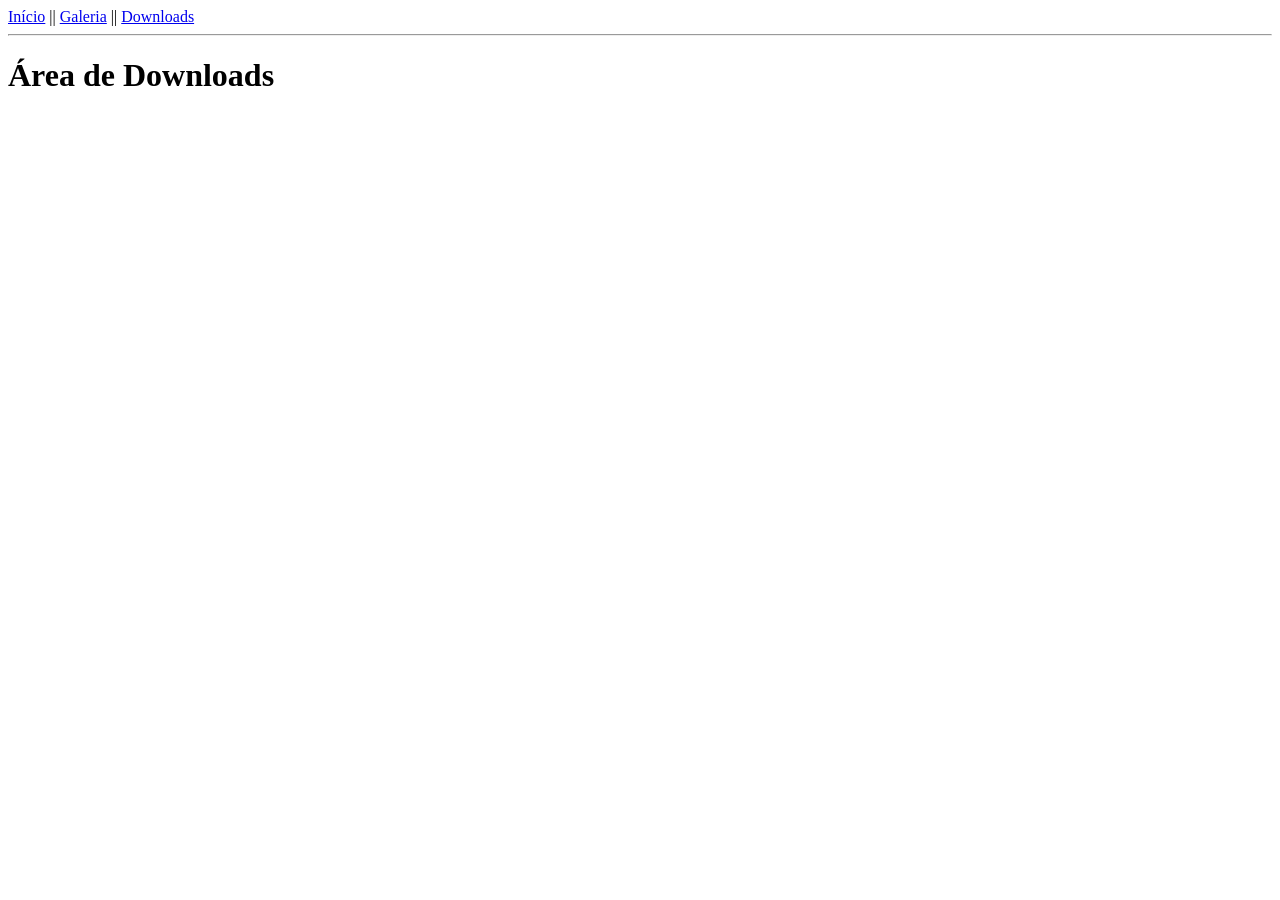
==== downloads.html @ c40af90a "Add files via upload" ====
<!DOCTYPE html>
<html lang="pt-br">
<head>
	<meta charset="UTF-8">
	<meta name="viewport" content="width=device-width, initial-scale=1.0">
	<title>Geoportal - Downloads</title>
	<link rel="stylesheet" href="css/main.css">
</head>
<body>

   <div id="navbar">
	<a href="index.html">Início</a> || 
	<a href="galeria.html">Galeria</a> ||
	<a href="downloads.html">Downloads</a>
   </div>

	<hr> 

	<h1>Área de Downloads</h1>
	
</body>
</html>
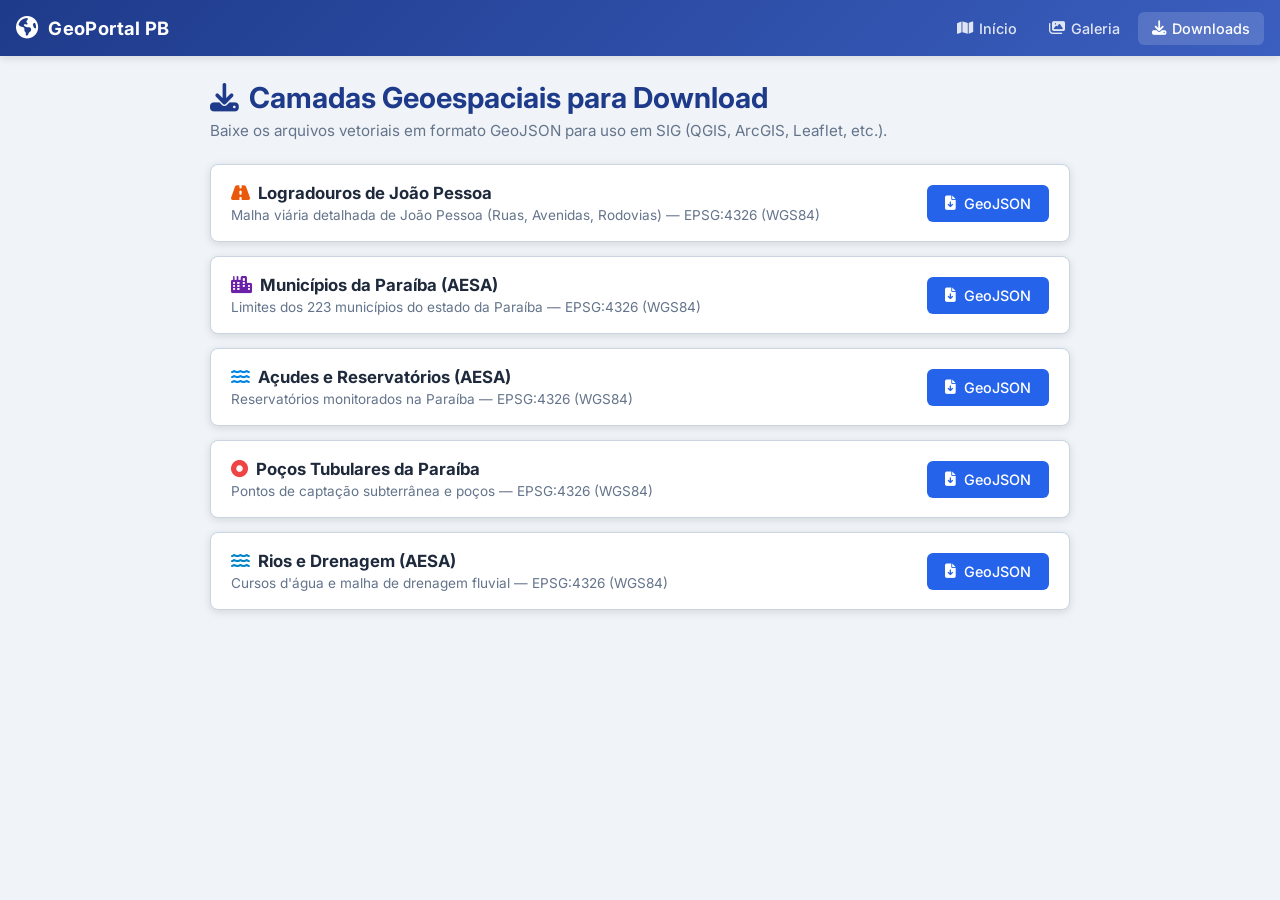
==== commit ae2d63f0: "Add files via upload" ====
--- a/downloads.html
+++ b/downloads.html
@@ -1,22 +1,162 @@
-<!DOCTYPE html>
-<html lang="pt-br">
-<head>
-	<meta charset="UTF-8">
-	<meta name="viewport" content="width=device-width, initial-scale=1.0">
-	<title>Geoportal - Downloads</title>
-	<link rel="stylesheet" href="css/main.css">
-</head>
-<body>
-
-   <div id="navbar">
-	<a href="index.html">Início</a> || 
-	<a href="galeria.html">Galeria</a> ||
-	<a href="downloads.html">Downloads</a>
-   </div>
-
-	<hr> 
-
-	<h1>Área de Downloads</h1>
-	
-</body>
-</html>	+<!DOCTYPE html>
+<html lang="pt-br">
+<head>
+	<meta charset="UTF-8">
+	<meta name="viewport" content="width=device-width, initial-scale=1.0">
+	<title>GeoPortal PB — Downloads</title>
+	<link rel="stylesheet" href="https://cdnjs.cloudflare.com/ajax/libs/font-awesome/6.5.1/css/all.min.css">
+	<link rel="stylesheet" href="https://fonts.googleapis.com/css2?family=Inter:wght@400;500;600;700&display=swap">
+	<link rel="stylesheet" href="css/main.css">
+	<style>
+		body {
+			overflow-y: auto !important;
+			padding-top: calc(var(--nav-height) + 24px);
+			padding-bottom: 40px;
+			background: var(--bg);
+		}
+		.downloads-container {
+			max-width: 900px;
+			margin: 0 auto;
+			padding: 0 20px;
+		}
+		.downloads-header {
+			margin-bottom: 24px;
+		}
+		.downloads-header h1 {
+			font-size: 1.8rem;
+			color: var(--primary);
+			margin-bottom: 6px;
+			display: flex;
+			align-items: center;
+			gap: 10px;
+		}
+		.downloads-header p {
+			color: var(--text-muted);
+			font-size: 0.95rem;
+		}
+		.layer-card {
+			background: var(--surface);
+			border: 1px solid var(--border);
+			border-radius: var(--radius);
+			padding: 18px 20px;
+			margin-bottom: 14px;
+			display: flex;
+			align-items: center;
+			justify-content: space-between;
+			box-shadow: var(--shadow);
+			transition: transform 0.2s, box-shadow 0.2s;
+		}
+		.layer-card:hover {
+			transform: translateY(-2px);
+			box-shadow: var(--shadow-lg);
+		}
+		.layer-info h3 {
+			font-size: 1.05rem;
+			color: var(--text);
+			margin-bottom: 4px;
+			display: flex;
+			align-items: center;
+			gap: 8px;
+		}
+		.layer-info p {
+			font-size: 0.85rem;
+			color: var(--text-muted);
+		}
+		.btn-download {
+			display: inline-flex;
+			align-items: center;
+			gap: 8px;
+			padding: 10px 18px;
+			border-radius: 6px;
+			background: var(--accent);
+			color: #fff;
+			text-decoration: none;
+			font-size: 0.9rem;
+			font-weight: 500;
+			white-space: nowrap;
+			transition: background 0.2s;
+		}
+		.btn-download:hover {
+			background: var(--primary-light);
+		}
+	</style>
+</head>
+<body>
+
+	<!-- Navbar -->
+	<nav id="navbar">
+		<div class="nav-brand">
+			<i class="fas fa-globe-americas"></i>
+			<span>GeoPortal PB</span>
+		</div>
+		<div class="nav-links">
+			<a href="index.html"><i class="fas fa-map"></i> Início</a>
+			<a href="galeria.html"><i class="fas fa-images"></i> Galeria</a>
+			<a href="downloads.html" class="active"><i class="fas fa-download"></i> Downloads</a>
+		</div>
+	</nav>
+
+	<div class="downloads-container">
+		<div class="downloads-header">
+			<h1><i class="fas fa-download"></i> Camadas Geoespaciais para Download</h1>
+			<p>Baixe os arquivos vetoriais em formato GeoJSON para uso em SIG (QGIS, ArcGIS, Leaflet, etc.).</p>
+		</div>
+
+		<!-- Logradouros JP -->
+		<div class="layer-card">
+			<div class="layer-info">
+				<h3><i class="fas fa-road" style="color:#ea580c"></i> Logradouros de João Pessoa</h3>
+				<p>Malha viária detalhada de João Pessoa (Ruas, Avenidas, Rodovias) — EPSG:4326 (WGS84)</p>
+			</div>
+			<a href="dados/logradouro_JP.geojson" download="logradouro_JP.geojson" class="btn-download">
+				<i class="fas fa-file-arrow-down"></i> GeoJSON
+			</a>
+		</div>
+
+		<!-- Municípios -->
+		<div class="layer-card">
+			<div class="layer-info">
+				<h3><i class="fas fa-city" style="color:#6b21a8"></i> Municípios da Paraíba (AESA)</h3>
+				<p>Limites dos 223 municípios do estado da Paraíba — EPSG:4326 (WGS84)</p>
+			</div>
+			<a href="dados/municipios_aesa.geojson" download="municipios_aesa.geojson" class="btn-download">
+				<i class="fas fa-file-arrow-down"></i> GeoJSON
+			</a>
+		</div>
+
+		<!-- Açudes -->
+		<div class="layer-card">
+			<div class="layer-info">
+				<h3><i class="fas fa-water" style="color:#0085e4"></i> Açudes e Reservatórios (AESA)</h3>
+				<p>Reservatórios monitorados na Paraíba — EPSG:4326 (WGS84)</p>
+			</div>
+			<a href="dados/acude_aesa.geojson" download="acude_aesa.geojson" class="btn-download">
+				<i class="fas fa-file-arrow-down"></i> GeoJSON
+			</a>
+		</div>
+
+		<!-- Poços -->
+		<div class="layer-card">
+			<div class="layer-info">
+				<h3><i class="fas fa-circle-dot" style="color:#ef4444"></i> Poços Tubulares da Paraíba</h3>
+				<p>Pontos de captação subterrânea e poços — EPSG:4326 (WGS84)</p>
+			</div>
+			<a href="dados/pocos_pb.geojson" download="pocos_pb.geojson" class="btn-download">
+				<i class="fas fa-file-arrow-down"></i> GeoJSON
+			</a>
+		</div>
+
+		<!-- Rios -->
+		<div class="layer-card">
+			<div class="layer-info">
+				<h3><i class="fas fa-water" style="color:#0284c7"></i> Rios e Drenagem (AESA)</h3>
+				<p>Cursos d'água e malha de drenagem fluvial — EPSG:4326 (WGS84)</p>
+			</div>
+			<a href="dados/rios_aesa.geojson.json" download="rios_aesa.geojson" class="btn-download">
+				<i class="fas fa-file-arrow-down"></i> GeoJSON
+			</a>
+		</div>
+	</div>
+
+</body>
+</html>
--- a/css/main.css
+++ b/css/main.css
@@ -0,0 +1,518 @@
+/* =========================================
+   GeoPortal PB — CSS Responsivo Mobile-First
+   ========================================= */
+
+/* --- Reset & Base --- */
+*, *::before, *::after {
+  box-sizing: border-box;
+  margin: 0;
+  padding: 0;
+}
+
+:root {
+  --primary: #1e3a8a;
+  --primary-light: #3b5fc0;
+  --primary-dark: #142a63;
+  --accent: #2563eb;
+  --bg: #f0f4f8;
+  --surface: #ffffff;
+  --text: #1e293b;
+  --text-muted: #64748b;
+  --border: #cbd5e1;
+  --success: #16a34a;
+  --warning: #eab308;
+  --danger: #dc2626;
+  --shadow: 0 2px 8px rgba(0,0,0,0.12);
+  --shadow-lg: 0 4px 20px rgba(0,0,0,0.18);
+  --radius: 8px;
+  --nav-height: 56px;
+  --font: 'Inter', system-ui, -apple-system, sans-serif;
+}
+
+html, body {
+  height: 100%;
+  width: 100%;
+  overflow: hidden;
+  font-family: var(--font);
+  color: var(--text);
+  background: var(--bg);
+  -webkit-font-smoothing: antialiased;
+}
+
+/* --- Navbar --- */
+#navbar {
+  position: fixed;
+  top: 0;
+  left: 0;
+  right: 0;
+  height: var(--nav-height);
+  background: linear-gradient(135deg, var(--primary) 0%, var(--primary-light) 100%);
+  color: #fff;
+  display: flex;
+  align-items: center;
+  justify-content: space-between;
+  padding: 0 16px;
+  z-index: 1100;
+  box-shadow: var(--shadow);
+}
+
+.nav-brand {
+  display: flex;
+  align-items: center;
+  gap: 10px;
+  font-weight: 700;
+  font-size: 1.15rem;
+  letter-spacing: 0.02em;
+  white-space: nowrap;
+}
+
+.nav-brand i {
+  font-size: 1.4rem;
+}
+
+.nav-toggle {
+  display: none;
+  background: none;
+  border: none;
+  color: #fff;
+  font-size: 1.5rem;
+  cursor: pointer;
+  padding: 6px;
+  border-radius: 6px;
+  transition: background 0.2s;
+}
+
+.nav-toggle:hover {
+  background: rgba(255,255,255,0.15);
+}
+
+.nav-links {
+  display: flex;
+  align-items: center;
+  gap: 4px;
+}
+
+.nav-links a {
+  color: rgba(255,255,255,0.85);
+  text-decoration: none;
+  padding: 8px 14px;
+  border-radius: 6px;
+  font-size: 0.9rem;
+  font-weight: 500;
+  transition: all 0.2s;
+  display: flex;
+  align-items: center;
+  gap: 6px;
+}
+
+.nav-links a:hover,
+.nav-links a.active {
+  color: #fff;
+  background: rgba(255,255,255,0.15);
+}
+
+/* --- Map --- */
+#map {
+  position: fixed;
+  top: var(--nav-height);
+  left: 0;
+  right: 0;
+  bottom: 0;
+  z-index: 1;
+}
+
+/* --- Loading Overlay --- */
+#loading-overlay {
+  position: absolute;
+  top: 0; left: 0; right: 0; bottom: 0;
+  background: rgba(240, 244, 248, 0.85);
+  display: flex;
+  align-items: center;
+  justify-content: center;
+  z-index: 1000;
+  transition: opacity 0.4s ease;
+}
+
+#loading-overlay.hidden {
+  opacity: 0;
+  pointer-events: none;
+}
+
+.loading-spinner {
+  display: flex;
+  flex-direction: column;
+  align-items: center;
+  gap: 12px;
+  color: var(--primary);
+  font-size: 1rem;
+  font-weight: 500;
+}
+
+.loading-spinner i {
+  font-size: 2.5rem;
+}
+
+/* --- Table Toggle Button --- */
+#tableToggle {
+  position: fixed;
+  bottom: 20px;
+  right: 20px;
+  z-index: 1050;
+  background: var(--primary);
+  color: #fff;
+  border: none;
+  border-radius: 50px;
+  padding: 12px 20px;
+  font-size: 0.95rem;
+  font-weight: 600;
+  font-family: var(--font);
+  cursor: pointer;
+  display: flex;
+  align-items: center;
+  gap: 8px;
+  box-shadow: var(--shadow-lg);
+  transition: all 0.25s ease;
+}
+
+#tableToggle:hover {
+  background: var(--primary-light);
+  transform: translateY(-2px);
+  box-shadow: 0 6px 24px rgba(30, 58, 138, 0.35);
+}
+
+#tableToggle:active {
+  transform: translateY(0);
+}
+
+/* --- Attribute Table Panel --- */
+#tablePanel {
+  position: fixed;
+  left: 0;
+  right: 0;
+  bottom: 0;
+  z-index: 1060;
+  background: var(--surface);
+  border-top: 3px solid var(--primary);
+  border-radius: 16px 16px 0 0;
+  box-shadow: 0 -4px 20px rgba(0,0,0,0.15);
+  transition: transform 0.35s cubic-bezier(0.4, 0, 0.2, 1);
+  max-height: 50vh;
+  display: flex;
+  flex-direction: column;
+}
+
+#tablePanel.collapsed {
+  transform: translateY(100%);
+}
+
+.table-header {
+  display: flex;
+  align-items: center;
+  justify-content: space-between;
+  padding: 12px 16px;
+  border-bottom: 1px solid var(--border);
+  flex-shrink: 0;
+  gap: 8px;
+}
+
+.table-title {
+  display: flex;
+  align-items: center;
+  gap: 8px;
+  font-weight: 600;
+  font-size: 0.95rem;
+  color: var(--primary);
+  white-space: nowrap;
+}
+
+.table-controls {
+  display: flex;
+  align-items: center;
+  gap: 8px;
+}
+
+#layerSelect {
+  padding: 6px 12px;
+  border: 1px solid var(--border);
+  border-radius: 6px;
+  font-family: var(--font);
+  font-size: 0.85rem;
+  color: var(--text);
+  background: var(--bg);
+  cursor: pointer;
+  outline: none;
+  transition: border-color 0.2s;
+  max-width: 160px;
+}
+
+#layerSelect:focus {
+  border-color: var(--accent);
+}
+
+#tableClose {
+  background: none;
+  border: 1px solid var(--border);
+  border-radius: 6px;
+  padding: 6px 10px;
+  cursor: pointer;
+  color: var(--text-muted);
+  transition: all 0.2s;
+  display: flex;
+  align-items: center;
+}
+
+#tableClose:hover {
+  background: var(--bg);
+  color: var(--text);
+}
+
+.table-body {
+  overflow: auto;
+  flex: 1;
+  -webkit-overflow-scrolling: touch;
+}
+
+#attrTable {
+  width: 100%;
+  border-collapse: collapse;
+  font-size: 0.82rem;
+  min-width: 600px;
+}
+
+#attrTable thead {
+  position: sticky;
+  top: 0;
+  z-index: 2;
+}
+
+#attrTable thead tr {
+  background: var(--primary);
+  color: #fff;
+}
+
+#attrTable th {
+  padding: 10px 12px;
+  text-align: left;
+  font-weight: 600;
+  white-space: nowrap;
+  font-size: 0.8rem;
+  letter-spacing: 0.02em;
+  text-transform: none;
+}
+
+#attrTable td {
+  padding: 8px 12px;
+  border-bottom: 1px solid #e9ecef;
+  white-space: nowrap;
+  max-width: 200px;
+  overflow: hidden;
+  text-overflow: ellipsis;
+}
+
+#attrTable tbody tr {
+  transition: background 0.15s;
+  cursor: pointer;
+}
+
+#attrTable tbody tr:hover {
+  background: #e8f0fe;
+}
+
+#attrTable tbody tr:nth-child(even) {
+  background: #f8fafc;
+}
+
+#attrTable tbody tr:nth-child(even):hover {
+  background: #e8f0fe;
+}
+
+#attrTable tbody tr.selected {
+  background: #fef3c7 !important;
+  outline: 2px solid var(--warning);
+  outline-offset: -2px;
+}
+
+.table-empty {
+  display: none;
+  flex-direction: column;
+  align-items: center;
+  justify-content: center;
+  gap: 8px;
+  padding: 40px 20px;
+  color: var(--text-muted);
+  font-size: 0.9rem;
+}
+
+.table-empty i {
+  font-size: 2rem;
+  opacity: 0.5;
+}
+
+.table-empty.visible {
+  display: flex;
+}
+
+/* --- Leaflet Overrides --- */
+.leaflet-control-layers {
+  border-radius: var(--radius) !important;
+  box-shadow: var(--shadow) !important;
+  border: none !important;
+  font-family: var(--font) !important;
+  font-size: 0.85rem !important;
+}
+
+.leaflet-control-layers-toggle {
+  width: 40px !important;
+  height: 40px !important;
+}
+
+.leaflet-popup-content-wrapper {
+  border-radius: var(--radius) !important;
+  box-shadow: var(--shadow-lg) !important;
+  font-family: var(--font) !important;
+}
+
+.leaflet-popup-content {
+  margin: 12px 16px !important;
+  font-size: 0.85rem !important;
+  line-height: 1.6 !important;
+}
+
+.leaflet-control-zoom a {
+  border-radius: 6px !important;
+  width: 36px !important;
+  height: 36px !important;
+  line-height: 36px !important;
+  font-size: 18px !important;
+}
+
+.leaflet-control-zoom {
+  border: none !important;
+  box-shadow: var(--shadow) !important;
+  border-radius: 8px !important;
+  overflow: hidden;
+}
+
+/* --- Mobile Responsive --- */
+@media (max-width: 768px) {
+  :root {
+    --nav-height: 52px;
+  }
+
+  .nav-brand {
+    font-size: 1rem;
+  }
+
+  .nav-brand i {
+    font-size: 1.2rem;
+  }
+
+  .nav-toggle {
+    display: flex;
+    align-items: center;
+    justify-content: center;
+  }
+
+  .nav-links {
+    display: none;
+    position: absolute;
+    top: var(--nav-height);
+    left: 0;
+    right: 0;
+    flex-direction: column;
+    background: var(--primary-dark);
+    padding: 8px;
+    gap: 2px;
+    box-shadow: 0 4px 12px rgba(0,0,0,0.2);
+  }
+
+  .nav-links.open {
+    display: flex;
+  }
+
+  .nav-links a {
+    padding: 12px 16px;
+    font-size: 0.95rem;
+    border-radius: 8px;
+  }
+
+  #tableToggle {
+    bottom: 16px;
+    right: 16px;
+    padding: 10px 16px;
+    font-size: 0.85rem;
+  }
+
+  .toggle-label {
+    display: none;
+  }
+
+  #tablePanel {
+    max-height: 60vh;
+    border-radius: 12px 12px 0 0;
+  }
+
+  .table-header {
+    padding: 10px 12px;
+    flex-wrap: wrap;
+  }
+
+  .table-title {
+    font-size: 0.85rem;
+  }
+
+  .table-title span {
+    display: none;
+  }
+
+  #layerSelect {
+    font-size: 0.8rem;
+    max-width: 130px;
+    flex: 1;
+  }
+
+  #attrTable {
+    font-size: 0.75rem;
+    min-width: 500px;
+  }
+
+  #attrTable th {
+    padding: 8px 10px;
+    font-size: 0.73rem;
+  }
+
+  #attrTable td {
+    padding: 6px 10px;
+    max-width: 150px;
+  }
+
+  .leaflet-control-layers {
+    font-size: 0.8rem !important;
+  }
+}
+
+@media (max-width: 480px) {
+  .nav-brand span {
+    font-size: 0.95rem;
+  }
+
+  #tablePanel {
+    max-height: 55vh;
+  }
+
+  #attrTable {
+    min-width: 450px;
+    font-size: 0.7rem;
+  }
+}
+
+/* --- Print --- */
+@media print {
+  #navbar, #tableToggle, #tablePanel {
+    display: none;
+  }
+  #map {
+    position: static;
+    height: 100vh;
+  }
+}
